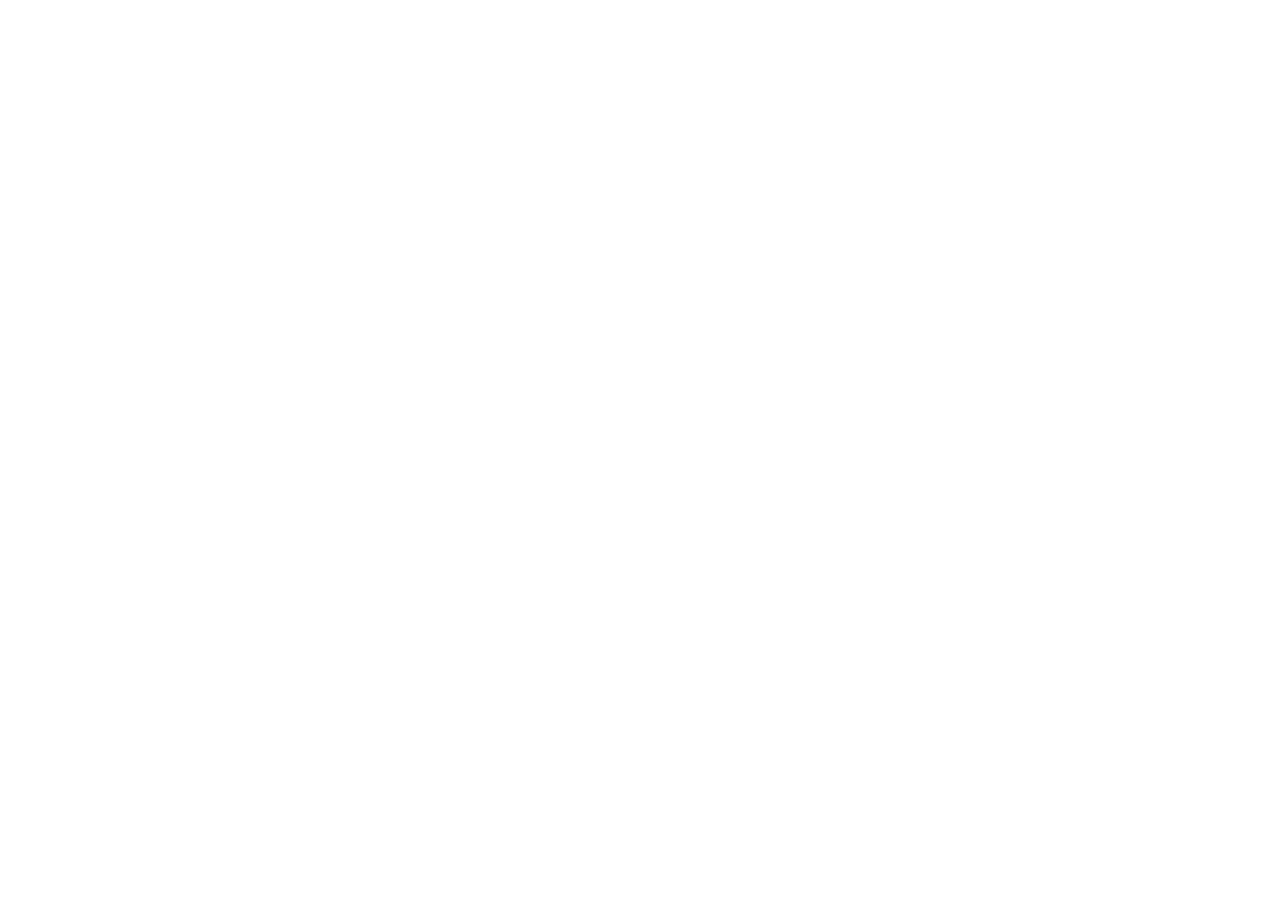
==== index.html @ 5c17ab27 "agregando archivos" ====
<!DOCTYPE html>
<html>
<head>
	<title>Lyft</title>
	<meta charset="utf-8">
    <link href="http://fonts.googleapis.com/icon?family=Material+Icons" rel="stylesheet">
    <link type="text/css" rel="stylesheet" href="css/materialize.min.css"  media="screen,projection"/>
    <meta name="viewport" content="width=device-width, initial-scale=1.0"/>
    <link rel="stylesheet" type="text/css" href="css/main.css">
</head>
<body>
	
	<video poster="img/intro.mp4" src="img/intro.mp4" class="fullscreen" autoplay loop></video>
	<script type="text/javascript" src="https://code.jquery.com/jquery-2.1.1.min.js"></script>
    <script type="text/javascript" src="js/materialize.min.js"></script>
    <script type="text/javascript" src="js/app.js"></script>
</body>
</html>
---- css/main.css ----
video.fullscreen { 
  position: fixed;
  top: 50%;
  left: 50%;
  min-width: 100%;
  min-height: 100%;
  width: auto;
  height: auto;
  z-index: -100;
  transform: translate(-50%, -50%);
}
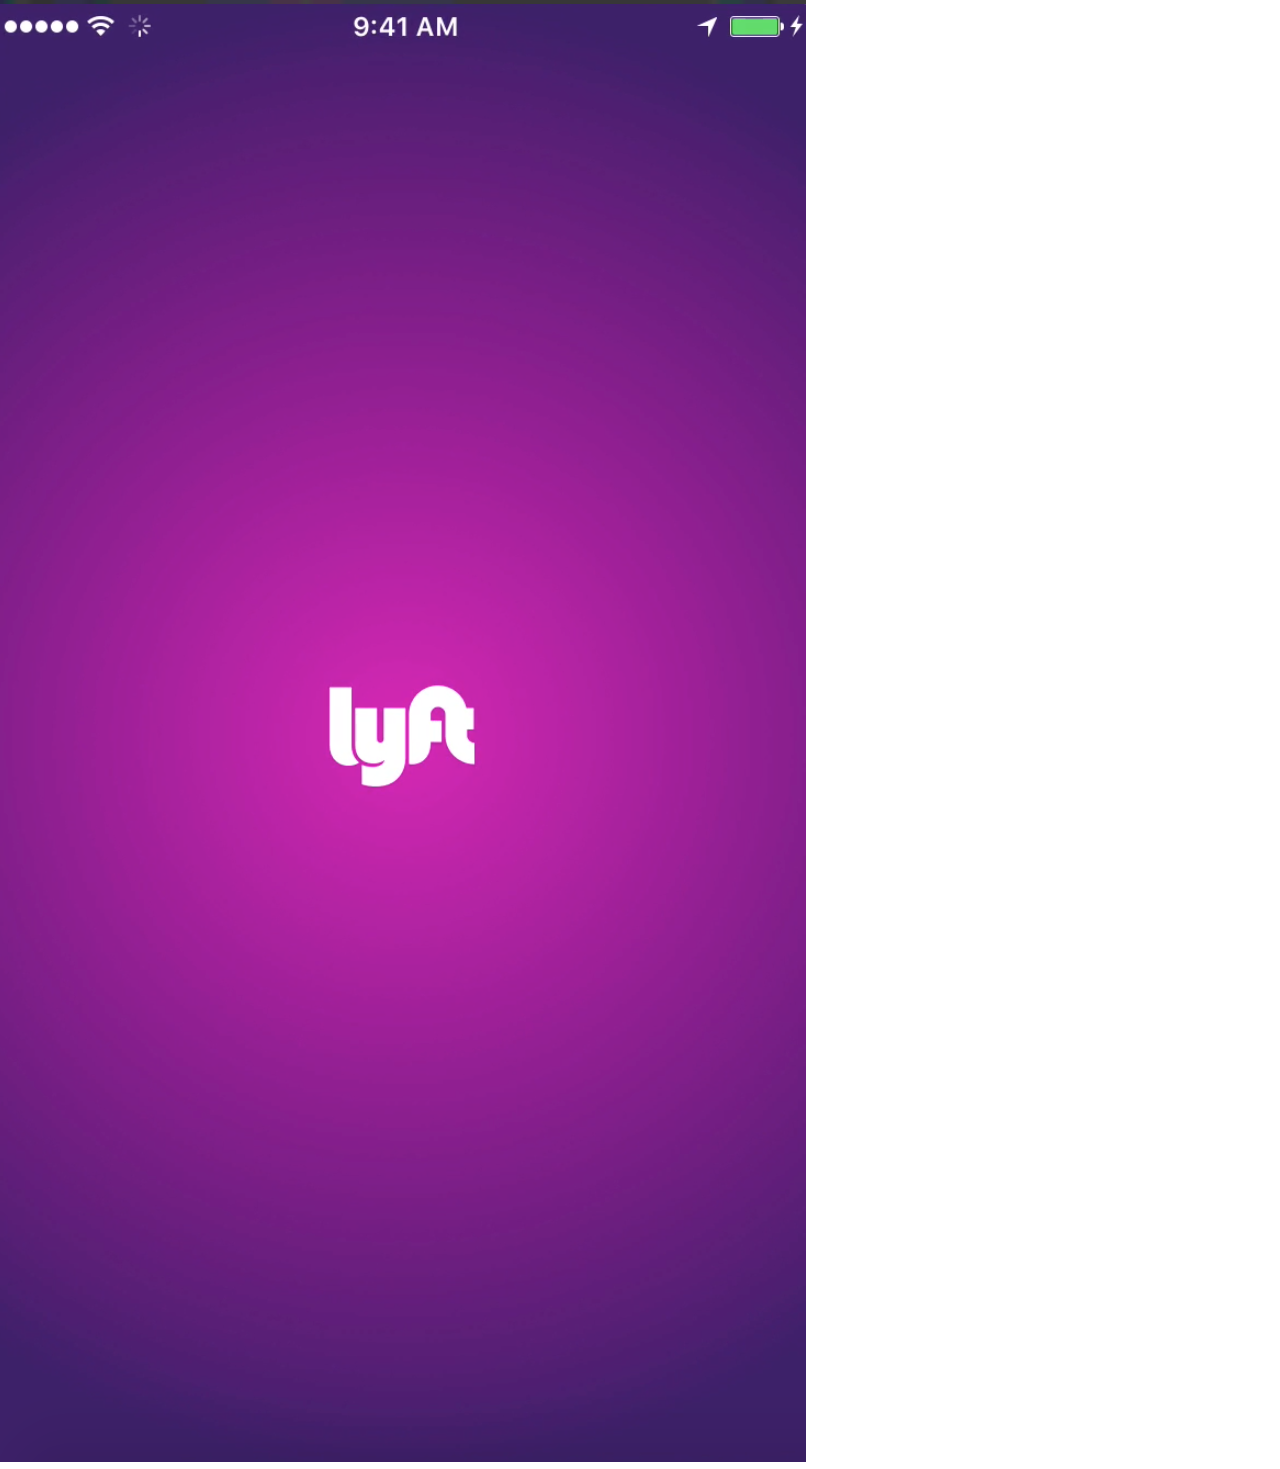
==== commit 4af9df61: "transición de páginas" ====
--- a/index.html
+++ b/index.html
@@ -10,7 +10,8 @@
 </head>
 <body>
 	
-	<video poster="img/intro.mp4" src="img/intro.mp4" class="fullscreen" autoplay loop></video>
+	<img id="intro" src="img/pantallaPrincipal.png">
+
 	<script type="text/javascript" src="https://code.jquery.com/jquery-2.1.1.min.js"></script>
     <script type="text/javascript" src="js/materialize.min.js"></script>
     <script type="text/javascript" src="js/app.js"></script>
